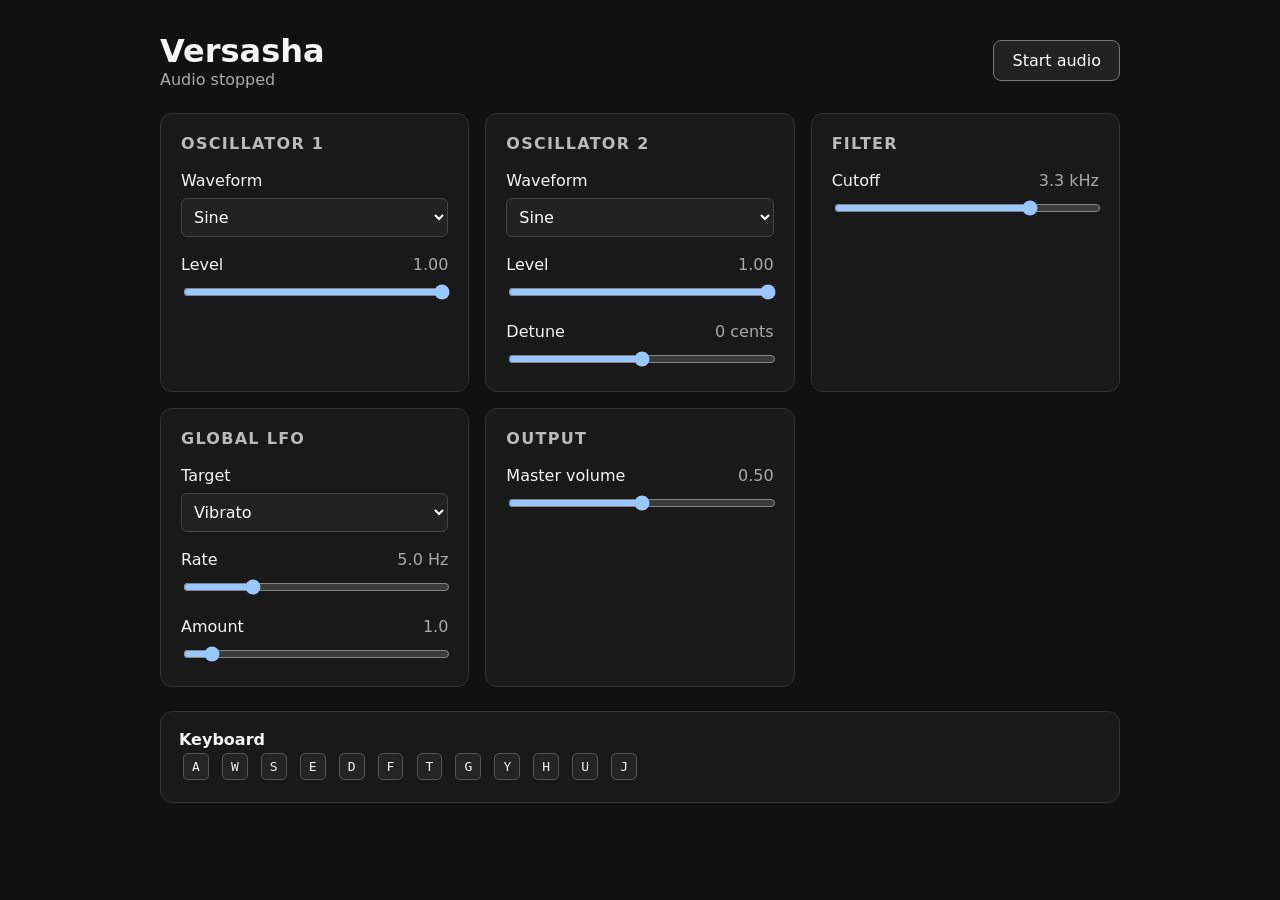
==== test/index.html @ 4fce0eda "a ton of fixes" ====
<!doctype html>
<html lang="en">
<head>
    <meta charset="UTF-8">

    <meta
        name="viewport"
        content="width=device-width, initial-scale=1"
    >

    <title>Versasha Synth</title>

    <style>
        :root {
            color-scheme: dark;
            font-family:
                Inter,
                system-ui,
                -apple-system,
                BlinkMacSystemFont,
                "Segoe UI",
                sans-serif;
        }

        * {
            box-sizing: border-box;
        }

        body {
            min-height: 100vh;
            margin: 0;
            padding: 32px;

            background: #111;
            color: #f5f5f5;
        }

        button,
        input,
        select {
            font: inherit;
        }

        .app {
            width: min(960px, 100%);
            margin: 0 auto;
        }

        .header {
            display: flex;
            align-items: center;
            justify-content: space-between;
            gap: 24px;

            margin-bottom: 24px;
        }

        h1 {
            margin: 0;
            font-size: 2rem;
        }

        .status {
            color: #aaa;
        }

        .status.running {
            color: #90ee90;
        }

        #start {
            border: 1px solid #777;
            border-radius: 8px;
            padding: 10px 18px;

            background: #222;
            color: white;

            cursor: pointer;
        }

        #start:hover {
            background: #333;
        }

        #start:disabled {
            cursor: default;
            opacity: 0.6;
        }

        .controls {
            display: grid;
            grid-template-columns:
                repeat(auto-fit, minmax(260px, 1fr));
            gap: 16px;
        }

        .section {
            border: 1px solid #333;
            border-radius: 12px;
            padding: 20px;

            background: #191919;
        }

        .section h2 {
            margin: 0 0 18px;

            font-size: 1rem;
            text-transform: uppercase;
            letter-spacing: 0.08em;

            color: #bbb;
        }

        .control {
            margin-bottom: 18px;
        }

        .control:last-child {
            margin-bottom: 0;
        }

        .control-header {
            display: flex;
            justify-content: space-between;
            gap: 12px;

            margin-bottom: 8px;
        }

        .value {
            min-width: 80px;
            text-align: right;

            color: #aaa;

            font-variant-numeric: tabular-nums;
        }

        input[type="range"],
        select {
            width: 100%;
        }

        input[type="range"] {
            cursor: pointer;
        }

        select {
            border: 1px solid #444;
            border-radius: 6px;
            padding: 8px;

            background: #222;
            color: white;
        }

        .keyboard-help {
            margin-top: 24px;
            border: 1px solid #333;
            border-radius: 12px;
            padding: 18px;

            background: #191919;
        }

        .keyboard-help code {
            display: inline-block;

            margin: 4px;
            border: 1px solid #555;
            border-radius: 5px;
            padding: 5px 8px;

            background: #242424;
        }
    </style>
</head>

<body>
    <main class="app">
        <header class="header">
            <div>
                <h1>Versasha</h1>

                <div
                    id="status"
                    class="status"
                >
                    Audio stopped
                </div>
            </div>

            <button
                id="start"
                type="button"
            >
                Start audio
            </button>
        </header>

        <div class="controls">
            <section class="section">
                <h2>Oscillator 1</h2>

                <div class="control">
                    <div class="control-header">
                        <label for="osc1-waveform">
                            Waveform
                        </label>
                    </div>

                    <select id="osc1-waveform">
                        <option value="0">Sine</option>
                        <option value="1">Square</option>
                        <option value="2">Saw</option>
                        <option value="3">Triangle</option>
                    </select>
                </div>

                <div class="control">
                    <div class="control-header">
                        <label for="osc1-level">
                            Level
                        </label>

                        <output
                            id="osc1-level-value"
                            class="value"
                        >
                            1.00
                        </output>
                    </div>

                    <input
                        id="osc1-level"
                        type="range"
                        min="0"
                        max="1"
                        step="0.01"
                        value="1"
                    >
                </div>
            </section>

            <section class="section">
                <h2>Oscillator 2</h2>

                <div class="control">
                    <div class="control-header">
                        <label for="osc2-waveform">
                            Waveform
                        </label>
                    </div>

                    <select id="osc2-waveform">
                        <option value="0">Sine</option>
                        <option value="1">Square</option>
                        <option value="2">Saw</option>
                        <option value="3">Triangle</option>
                    </select>
                </div>

                <div class="control">
                    <div class="control-header">
                        <label for="osc2-level">
                            Level
                        </label>

                        <output
                            id="osc2-level-value"
                            class="value"
                        >
                            1.00
                        </output>
                    </div>

                    <input
                        id="osc2-level"
                        type="range"
                        min="0"
                        max="1"
                        step="0.01"
                        value="1"
                    >
                </div>

                <div class="control">
                    <div class="control-header">
                        <label for="osc2-detune">
                            Detune
                        </label>

                        <output
                            id="osc2-detune-value"
                            class="value"
                        >
                            0 cents
                        </output>
                    </div>

                    <input
                        id="osc2-detune"
                        type="range"
                        min="-100"
                        max="100"
                        step="1"
                        value="0"
                    >
                </div>
            </section>

            <section class="section">
                <h2>Filter</h2>

                <div class="control">
                    <div class="control-header">
                        <label for="filter-cutoff">
                            Cutoff
                        </label>

                        <output
                            id="filter-cutoff-value"
                            class="value"
                        >
                            3.3 kHz
                        </output>
                    </div>

                    <input
                        id="filter-cutoff"
                        type="range"
                        min="0"
                        max="1"
                        step="0.001"
                        value="0.75"
                    >
                </div>
            </section>

            <section class="section">
                <h2>Global LFO</h2>

                <div class="control">
                    <div class="control-header">
                        <label for="lfo-target">
                            Target
                        </label>
                    </div>

                    <select id="lfo-target">
                        <option value="0">Pitch</option>
                        <option value="1" selected>Vibrato</option>
                        <option value="2">Volume</option>
                        <option value="3">Filter cutoff</option>
                    </select>
                </div>

                <div class="control">
                    <div class="control-header">
                        <label for="lfo-frequency">
                            Rate
                        </label>

                        <output
                            id="lfo-frequency-value"
                            class="value"
                        >
                            5.0 Hz
                        </output>
                    </div>

                    <input
                        id="lfo-frequency"
                        type="range"
                        min="0.1"
                        max="20"
                        step="0.1"
                        value="5"
                    >
                </div>

                <div class="control">
                    <div class="control-header">
                        <label for="lfo-amount">
                            Amount
                        </label>

                        <output
                            id="lfo-amount-value"
                            class="value"
                        >
                            1.0
                        </output>
                    </div>

                    <input
                        id="lfo-amount"
                        type="range"
                        min="0"
                        max="12"
                        step="0.1"
                        value="1"
                    >
                </div>
            </section>

            <section class="section">
                <h2>Output</h2>

                <div class="control">
                    <div class="control-header">
                        <label for="master-volume">
                            Master volume
                        </label>

                        <output
                            id="master-volume-value"
                            class="value"
                        >
                            0.50
                        </output>
                    </div>

                    <input
                        id="master-volume"
                        type="range"
                        min="0"
                        max="1"
                        step="0.01"
                        value="0.5"
                    >
                </div>
            </section>
        </div>

        <section class="keyboard-help">
            <strong>Keyboard</strong>

            <div>
                <code>A</code>
                <code>W</code>
                <code>S</code>
                <code>E</code>
                <code>D</code>
                <code>F</code>
                <code>T</code>
                <code>G</code>
                <code>Y</code>
                <code>H</code>
                <code>U</code>
                <code>J</code>
            </div>
        </section>
    </main>

    <script type="module">
    const audio = new AudioContext();

    const wasmResponse = await fetch(
        "../pkg/versasha_com_bg.wasm"
    );

    if (!wasmResponse.ok) {
        throw new Error(
            `Failed to fetch WASM: ${wasmResponse.status}`
        );
    }

    const wasmBytes =
        await wasmResponse.arrayBuffer();

    const wasmModule =
        await WebAssembly.compile(wasmBytes);

    await audio.audioWorklet.addModule(
        `./synth-worklet.js?v=${Date.now()}`
    );

    const node = new AudioWorkletNode(
        audio,
        "synth-processor",
        {
            numberOfInputs: 0,
            numberOfOutputs: 1,
            outputChannelCount: [2],

            processorOptions: {
                wasmModule
            }
        }
    );

    node.connect(audio.destination);

        node.connect(audio.destination);

        const startButton =
            document.getElementById("start");

        const status =
            document.getElementById("status");

        function send(type, value) {
            node.port.postMessage({
                type,
                value
            });
        }

        function sendNoteOn(frequency) {
            node.port.postMessage({
                type: "note-on",
                frequency
            });
        }

        function sendNoteOff(frequency) {
            node.port.postMessage({
                type: "note-off",
                frequency
            });
        }

        async function startAudio() {
            await audio.resume();

            startButton.disabled = true;
            startButton.textContent = "Audio running";

            status.textContent = "Audio running";
            status.classList.add("running");
        }

        startButton.addEventListener(
            "click",
            startAudio
        );

        function bindRange({
            inputId,
            outputId,
            format,
            messageType
        }) {
            const input =
                document.getElementById(inputId);

            const output =
                document.getElementById(outputId);

            function apply() {
                const value =
                    Number(input.value);

                output.value =
                    format(value);

                send(
                    messageType,
                    value
                );
            }

            input.addEventListener(
                "input",
                apply
            );

            apply();
        }

        bindRange({
            inputId: "osc1-level",
            outputId: "osc1-level-value",
            format: value => value.toFixed(2),
            messageType: "osc1-level"
        });

        bindRange({
            inputId: "osc2-level",
            outputId: "osc2-level-value",
            format: value => value.toFixed(2),
            messageType: "osc2-level"
        });

        bindRange({
            inputId: "osc2-detune",
            outputId: "osc2-detune-value",
            format: value =>
                `${value > 0 ? "+" : ""}${value} cents`,
            messageType: "osc2-detune"
        });

        bindRange({
            inputId: "lfo-frequency",
            outputId: "lfo-frequency-value",
            format: value =>
                `${value.toFixed(1)} Hz`,
            messageType: "lfo-frequency"
        });

        bindRange({
            inputId: "lfo-amount",
            outputId: "lfo-amount-value",
            format: value =>
                value.toFixed(1),
            messageType: "lfo-amount"
        });

        bindRange({
            inputId: "master-volume",
            outputId: "master-volume-value",
            format: value =>
                value.toFixed(2),
            messageType: "master-volume"
        });

        const cutoffInput =
            document.getElementById(
                "filter-cutoff"
            );

        const cutoffOutput =
            document.getElementById(
                "filter-cutoff-value"
            );

        function logarithmicFrequency(
            position,
            minimum = 20,
            maximum = 18_000
        ) {
            return minimum *
                Math.pow(
                    maximum / minimum,
                    position
                );
        }

        function updateCutoff() {
            const position =
                Number(cutoffInput.value);

            const frequency =
                logarithmicFrequency(position);

            cutoffOutput.value =
                frequency >= 1000
                    ? `${(frequency / 1000).toFixed(1)} kHz`
                    : `${Math.round(frequency)} Hz`;

            send(
                "filter-cutoff",
                frequency
            );
        }

        cutoffInput.addEventListener(
            "input",
            updateCutoff
        );

        updateCutoff();

        const osc1Waveform =
            document.getElementById(
                "osc1-waveform"
            );

        osc1Waveform.addEventListener(
            "change",
            () => {
                send(
                    "osc1-waveform",
                    Number(osc1Waveform.value)
                );
            }
        );

        const osc2Waveform =
            document.getElementById(
                "osc2-waveform"
            );

        osc2Waveform.addEventListener(
            "change",
            () => {
                send(
                    "osc2-waveform",
                    Number(osc2Waveform.value)
                );
            }
        );

        const lfoTarget =
            document.getElementById(
                "lfo-target"
            );

        lfoTarget.addEventListener(
            "change",
            () => {
                send(
                    "lfo-target",
                    Number(lfoTarget.value)
                );
            }
        );

        send(
            "osc1-waveform",
            Number(osc1Waveform.value)
        );

        send(
            "osc2-waveform",
            Number(osc2Waveform.value)
        );

        send(
            "lfo-target",
            Number(lfoTarget.value)
        );

        const keys = {
            a: 261.63,
            w: 277.18,
            s: 293.66,
            e: 311.13,
            d: 329.63,
            f: 349.23,
            t: 369.99,
            g: 392.00,
            y: 415.30,
            h: 440.00,
            u: 466.16,
            j: 493.88
        };

        const heldKeys =
            new Set();

        window.addEventListener(
            "keydown",
            async event => {
                const key =
                    event.key.toLowerCase();

                const frequency =
                    keys[key];

                if (
                    !frequency ||
                    heldKeys.has(key)
                ) {
                    return;
                }

                event.preventDefault();

                heldKeys.add(key);

                await startAudio();

                sendNoteOn(frequency);
            }
        );

        window.addEventListener(
            "keyup",
            event => {
                const key =
                    event.key.toLowerCase();

                const frequency =
                    keys[key];

                if (!frequency) {
                    return;
                }

                event.preventDefault();

                heldKeys.delete(key);

                sendNoteOff(frequency);
            }
        );

        window.addEventListener(
            "blur",
            () => {
                for (const key of heldKeys) {
                    sendNoteOff(keys[key]);
                }

                heldKeys.clear();
            }
        );
    </script>
</body>
</html>
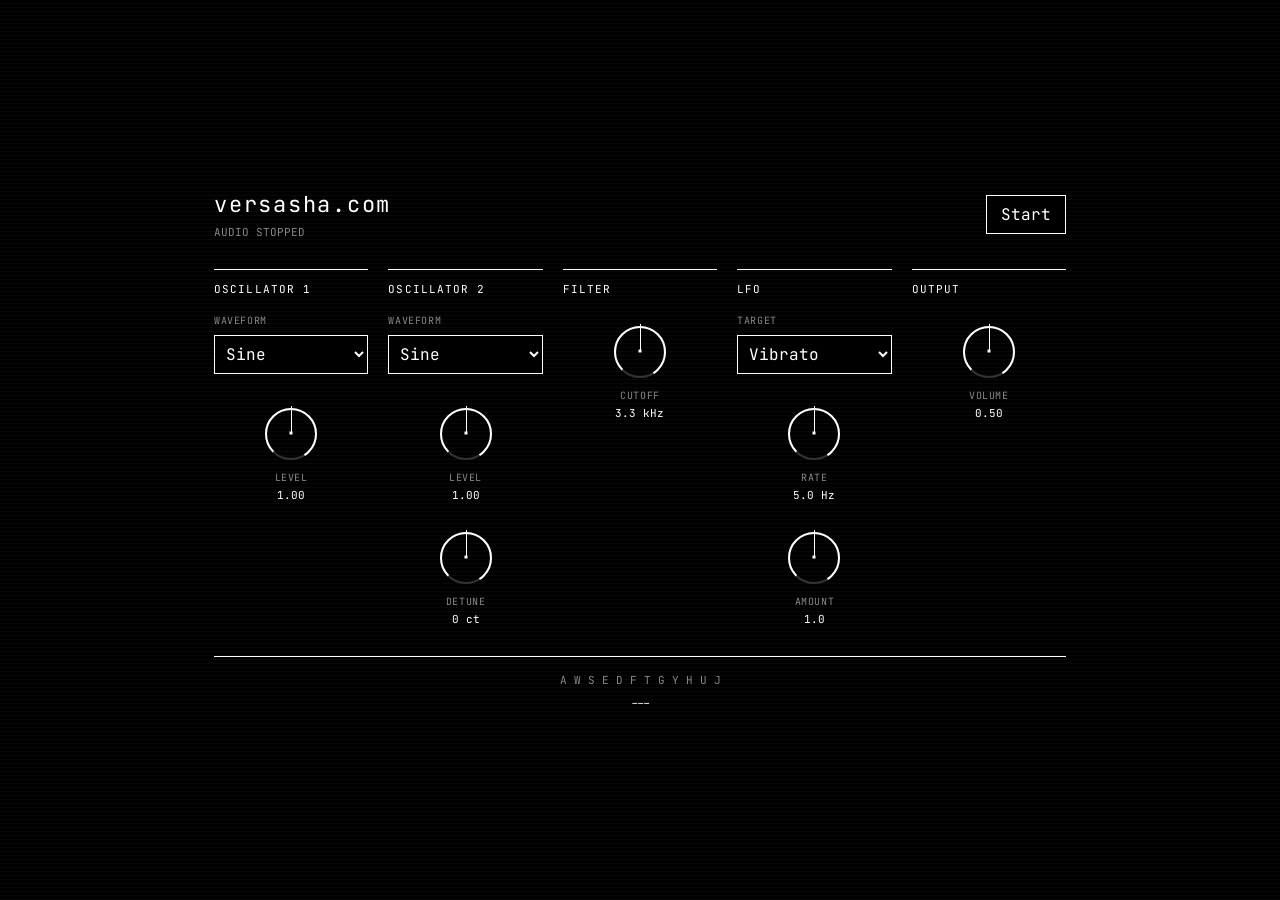
==== commit 431e4823: "im done hdspm" ====
--- a/test/index.html
+++ b/test/index.html
@@ -8,186 +8,363 @@
         content="width=device-width, initial-scale=1"
     >
 
-    <title>Versasha Synth</title>
+    <title>versasha.com</title>
+
+    <link
+        rel="preconnect"
+        href="https://fonts.googleapis.com"
+    >
+
+    <link
+        rel="preconnect"
+        href="https://fonts.gstatic.com"
+        crossorigin
+    >
+
+    <link
+        href="https://fonts.googleapis.com/css2?family=JetBrains+Mono:wght@400;500&display=swap"
+        rel="stylesheet"
+    >
 
     <style>
-        :root {
-            color-scheme: dark;
-            font-family:
-                Inter,
-                system-ui,
-                -apple-system,
-                BlinkMacSystemFont,
-                "Segoe UI",
-                sans-serif;
-        }
-
         * {
             box-sizing: border-box;
+        }
+
+        html,
+        body {
+            min-height: 100%;
         }
 
         body {
             min-height: 100vh;
             margin: 0;
-            padding: 32px;
-
-            background: #111;
-            color: #f5f5f5;
+            padding: 24px;
+
+            display: grid;
+            place-items: center;
+
+            background: #000;
+            color: #fff;
+
+            font-family:
+                "JetBrains Mono",
+                monospace;
+        }
+
+        body::before {
+            content: "";
+
+            position: fixed;
+            inset: 0;
+
+            z-index: -1;
+            pointer-events: none;
+
+            background:
+                repeating-linear-gradient(
+                    to bottom,
+                    transparent 0,
+                    transparent 3px,
+                    rgba(255, 255, 255, 0.035) 3px,
+                    rgba(255, 255, 255, 0.035) 4px
+                );
         }
 
         button,
-        input,
-        select {
+        select,
+        input {
             font: inherit;
         }
 
-        .app {
-            width: min(960px, 100%);
-            margin: 0 auto;
-        }
-
-        .header {
+        .synth {
+            width: min(900px, 100%);
+            padding: 24px;
+
+            background: transparent;
+        }
+
+        header {
             display: flex;
             align-items: center;
             justify-content: space-between;
-            gap: 24px;
-
-            margin-bottom: 24px;
+            gap: 20px;
+
+            margin-bottom: 30px;
         }
 
         h1 {
             margin: 0;
-            font-size: 2rem;
-        }
-
-        .status {
-            color: #aaa;
-        }
-
-        .status.running {
-            color: #90ee90;
+
+            font-size: 22px;
+            font-weight: 400;
+            letter-spacing: 0.08em;
+            text-transform: lowercase;
+        }
+
+        #status {
+            margin-top: 6px;
+
+            color: #888;
+
+            font-size: 11px;
+            text-transform: uppercase;
         }
 
         #start {
-            border: 1px solid #777;
-            border-radius: 8px;
-            padding: 10px 18px;
-
-            background: #222;
-            color: white;
+            border: 1px solid #fff;
+            border-radius: 0;
+            padding: 8px 14px;
+
+            background: #000;
+            color: #fff;
 
             cursor: pointer;
         }
 
         #start:hover {
-            background: #333;
+            background: #fff;
+            color: #000;
         }
 
         #start:disabled {
             cursor: default;
-            opacity: 0.6;
-        }
-
-        .controls {
+            opacity: 0.5;
+        }
+
+        .modules {
             display: grid;
             grid-template-columns:
-                repeat(auto-fit, minmax(260px, 1fr));
-            gap: 16px;
-        }
-
-        .section {
-            border: 1px solid #333;
-            border-radius: 12px;
-            padding: 20px;
-
-            background: #191919;
-        }
-
-        .section h2 {
+                repeat(5, minmax(0, 1fr));
+            gap: 20px;
+        }
+
+        .module {
+            min-width: 0;
+
+            border-top: 1px solid #fff;
+            padding-top: 12px;
+        }
+
+        .module h2 {
             margin: 0 0 18px;
 
-            font-size: 1rem;
+            font-size: 11px;
+            font-weight: 400;
+            letter-spacing: 0.1em;
             text-transform: uppercase;
-            letter-spacing: 0.08em;
-
-            color: #bbb;
-        }
-
-        .control {
-            margin-bottom: 18px;
-        }
-
-        .control:last-child {
+        }
+
+        .field {
+            margin-bottom: 22px;
+        }
+
+        .field:last-child {
             margin-bottom: 0;
         }
 
-        .control-header {
-            display: flex;
-            justify-content: space-between;
-            gap: 12px;
-
+        .field-label {
+            display: block;
             margin-bottom: 8px;
-        }
-
-        .value {
-            min-width: 80px;
-            text-align: right;
-
-            color: #aaa;
-
-            font-variant-numeric: tabular-nums;
-        }
-
-        input[type="range"],
+
+            color: #888;
+
+            font-size: 10px;
+            letter-spacing: 0.06em;
+            text-transform: uppercase;
+        }
+
         select {
             width: 100%;
-        }
-
-        input[type="range"] {
-            cursor: pointer;
-        }
-
-        select {
-            border: 1px solid #444;
-            border-radius: 6px;
-            padding: 8px;
-
-            background: #222;
-            color: white;
-        }
-
-        .keyboard-help {
-            margin-top: 24px;
-            border: 1px solid #333;
-            border-radius: 12px;
-            padding: 18px;
-
-            background: #191919;
-        }
-
-        .keyboard-help code {
-            display: inline-block;
-
-            margin: 4px;
-            border: 1px solid #555;
-            border-radius: 5px;
-            padding: 5px 8px;
-
-            background: #242424;
+
+            border: 1px solid #fff;
+            border-radius: 0;
+            padding: 7px;
+
+            background: #000;
+            color: #fff;
+        }
+
+        select:focus-visible,
+        button:focus-visible {
+            outline: 1px solid #fff;
+            outline-offset: 3px;
+        }
+
+        .knob-control {
+            display: flex;
+            flex-direction: column;
+            align-items: center;
+
+            user-select: none;
+        }
+
+        .knob {
+            position: relative;
+
+            width: 76px;
+            height: 66px;
+
+            cursor: ns-resize;
+            touch-action: none;
+        }
+
+        .knob-arc {
+            position: absolute;
+            inset: 0;
+
+            width: 76px;
+            height: 66px;
+
+            overflow: visible;
+            pointer-events: none;
+        }
+
+        .knob-track,
+        .knob-value-arc {
+            fill: none;
+
+            stroke-width: 2;
+            stroke-linecap: butt;
+
+            transform-origin: 38px 38px;
+            transform: rotate(135deg);
+        }
+
+        .knob-track {
+            stroke: #333;
+        }
+
+        .knob-value-arc {
+            stroke: #fff;
+
+            stroke-dasharray: 212.06;
+            stroke-dashoffset:
+                calc(
+                    212.06 -
+                    212.06 * var(--normalized)
+                );
+        }
+
+        .indicator {
+            position: absolute;
+            left: 50%;
+            top: 10px;
+
+            width: 1px;
+            height: 28px;
+
+            background: #fff;
+
+            transform:
+                translateX(-50%)
+                rotate(
+                    calc(
+                        -135deg +
+                        var(--normalized) * 270deg
+                    )
+                );
+
+            transform-origin:
+                50%
+                28px;
+        }
+
+        .knob-center {
+            position: absolute;
+
+            left: 50%;
+            top: 37px;
+
+            width: 3px;
+            height: 3px;
+
+            background: #fff;
+
+            transform: translate(-50%, -50%);
+        }
+
+        .knob input {
+            position: absolute;
+
+            width: 1px;
+            height: 1px;
+
+            opacity: 0;
+            pointer-events: none;
+        }
+
+        .knob-name {
+            margin-top: 9px;
+
+            color: #888;
+
+            font-size: 10px;
+            letter-spacing: 0.06em;
+            text-transform: uppercase;
+        }
+
+        .knob-value {
+            margin-top: 4px;
+
+            color: #fff;
+
+            font-size: 11px;
+        }
+
+        .keyboard-info {
+            margin-top: 30px;
+            padding-top: 16px;
+
+            border-top: 1px solid #fff;
+
+            color: #888;
+
+            font-size: 11px;
+            text-align: center;
+        }
+
+        #note-display {
+            margin-top: 9px;
+
+            color: #fff;
+        }
+
+        @media (max-width: 760px) {
+            .modules {
+                grid-template-columns:
+                    repeat(2, minmax(0, 1fr));
+            }
+        }
+
+        @media (max-width: 480px) {
+            body {
+                place-items: start center;
+                padding: 12px;
+            }
+
+            .synth {
+                padding: 12px;
+            }
+
+            header {
+                align-items: flex-start;
+            }
+
+            .modules {
+                grid-template-columns: 1fr;
+            }
         }
     </style>
 </head>
 
 <body>
-    <main class="app">
-        <header class="header">
+    <main class="synth">
+        <header>
             <div>
-                <h1>Versasha</h1>
-
-                <div
-                    id="status"
-                    class="status"
-                >
+                <h1>versasha.com</h1>
+
+                <div id="status">
                     Audio stopped
                 </div>
             </div>
@@ -196,20 +373,21 @@
                 id="start"
                 type="button"
             >
-                Start audio
+                Start
             </button>
         </header>
 
-        <div class="controls">
-            <section class="section">
+        <div class="modules">
+            <section class="module">
                 <h2>Oscillator 1</h2>
 
-                <div class="control">
-                    <div class="control-header">
-                        <label for="osc1-waveform">
-                            Waveform
-                        </label>
-                    </div>
+                <div class="field">
+                    <label
+                        class="field-label"
+                        for="osc1-waveform"
+                    >
+                        Waveform
+                    </label>
 
                     <select id="osc1-waveform">
                         <option value="0">Sine</option>
@@ -219,40 +397,73 @@
                     </select>
                 </div>
 
-                <div class="control">
-                    <div class="control-header">
-                        <label for="osc1-level">
-                            Level
-                        </label>
-
-                        <output
-                            id="osc1-level-value"
-                            class="value"
+                <div
+                    class="knob-control"
+                    data-knob
+                    data-input="osc1-level"
+                    data-output="osc1-level-value"
+                >
+                    <div class="knob">
+                        <svg
+                            class="knob-arc"
+                            viewBox="0 0 76 66"
+                            aria-hidden="true"
                         >
-                            1.00
-                        </output>
+                            <circle
+                                class="knob-track"
+                                cx="38"
+                                cy="38"
+                                r="25"
+                                pathLength="270"
+                                stroke-dasharray="270 90"
+                            ></circle>
+
+                            <circle
+                                class="knob-value-arc"
+                                cx="38"
+                                cy="38"
+                                r="25"
+                                pathLength="270"
+                                stroke-dasharray="270 90"
+                            ></circle>
+                        </svg>
+
+                        <div class="indicator"></div>
+                        <div class="knob-center"></div>
+
+                        <input
+                            id="osc1-level"
+                            type="range"
+                            min="0"
+                            max="1"
+                            step="0.01"
+                            value="1"
+                        >
                     </div>
 
-                    <input
-                        id="osc1-level"
-                        type="range"
-                        min="0"
-                        max="1"
-                        step="0.01"
-                        value="1"
+                    <div class="knob-name">
+                        Level
+                    </div>
+
+                    <output
+                        id="osc1-level-value"
+                        class="knob-value"
                     >
+                        1.00
+                    </output>
                 </div>
             </section>
 
-            <section class="section">
+            <section class="module">
                 <h2>Oscillator 2</h2>
 
-                <div class="control">
-                    <div class="control-header">
-                        <label for="osc2-waveform">
-                            Waveform
-                        </label>
-                    </div>
+                <div class="field">
+                    <label
+                        class="field-label"
+                        for="osc2-waveform"
+                    >
+                        Waveform
+                    </label>
 
                     <select id="osc2-waveform">
                         <option value="0">Sine</option>
@@ -262,245 +473,457 @@
                     </select>
                 </div>
 
-                <div class="control">
-                    <div class="control-header">
-                        <label for="osc2-level">
-                            Level
-                        </label>
-
-                        <output
-                            id="osc2-level-value"
-                            class="value"
+                <div
+                    class="knob-control"
+                    data-knob
+                    data-input="osc2-level"
+                    data-output="osc2-level-value"
+                >
+                    <div class="knob">
+                        <svg
+                            class="knob-arc"
+                            viewBox="0 0 76 66"
+                            aria-hidden="true"
                         >
-                            1.00
-                        </output>
+                            <circle
+                                class="knob-track"
+                                cx="38"
+                                cy="38"
+                                r="25"
+                                pathLength="270"
+                                stroke-dasharray="270 90"
+                            ></circle>
+
+                            <circle
+                                class="knob-value-arc"
+                                cx="38"
+                                cy="38"
+                                r="25"
+                                pathLength="270"
+                                stroke-dasharray="270 90"
+                            ></circle>
+                        </svg>
+
+                        <div class="indicator"></div>
+                        <div class="knob-center"></div>
+
+                        <input
+                            id="osc2-level"
+                            type="range"
+                            min="0"
+                            max="1"
+                            step="0.01"
+                            value="1"
+                        >
                     </div>
 
-                    <input
-                        id="osc2-level"
-                        type="range"
-                        min="0"
-                        max="1"
-                        step="0.01"
-                        value="1"
+                    <div class="knob-name">
+                        Level
+                    </div>
+
+                    <output
+                        id="osc2-level-value"
+                        class="knob-value"
                     >
+                        1.00
+                    </output>
                 </div>
 
-                <div class="control">
-                    <div class="control-header">
-                        <label for="osc2-detune">
-                            Detune
-                        </label>
-
-                        <output
-                            id="osc2-detune-value"
-                            class="value"
+                <div
+                    class="knob-control"
+                    data-knob
+                    data-input="osc2-detune"
+                    data-output="osc2-detune-value"
+                    style="margin-top: 18px;"
+                >
+                    <div class="knob">
+                        <svg
+                            class="knob-arc"
+                            viewBox="0 0 76 66"
+                            aria-hidden="true"
                         >
-                            0 cents
-                        </output>
+                            <circle
+                                class="knob-track"
+                                cx="38"
+                                cy="38"
+                                r="25"
+                                pathLength="270"
+                                stroke-dasharray="270 90"
+                            ></circle>
+
+                            <circle
+                                class="knob-value-arc"
+                                cx="38"
+                                cy="38"
+                                r="25"
+                                pathLength="270"
+                                stroke-dasharray="270 90"
+                            ></circle>
+                        </svg>
+
+                        <div class="indicator"></div>
+                        <div class="knob-center"></div>
+
+                        <input
+                            id="osc2-detune"
+                            type="range"
+                            min="-100"
+                            max="100"
+                            step="1"
+                            value="0"
+                        >
                     </div>
 
-                    <input
-                        id="osc2-detune"
-                        type="range"
-                        min="-100"
-                        max="100"
-                        step="1"
-                        value="0"
+                    <div class="knob-name">
+                        Detune
+                    </div>
+
+                    <output
+                        id="osc2-detune-value"
+                        class="knob-value"
                     >
+                        0 ct
+                    </output>
                 </div>
             </section>
 
-            <section class="section">
+            <section class="module">
                 <h2>Filter</h2>
 
-                <div class="control">
-                    <div class="control-header">
-                        <label for="filter-cutoff">
-                            Cutoff
-                        </label>
-
-                        <output
-                            id="filter-cutoff-value"
-                            class="value"
+                <div
+                    class="knob-control"
+                    data-knob
+                    data-input="filter-cutoff"
+                    data-output="filter-cutoff-value"
+                >
+                    <div class="knob">
+                        <svg
+                            class="knob-arc"
+                            viewBox="0 0 76 66"
+                            aria-hidden="true"
                         >
-                            3.3 kHz
-                        </output>
+                            <circle
+                                class="knob-track"
+                                cx="38"
+                                cy="38"
+                                r="25"
+                                pathLength="270"
+                                stroke-dasharray="270 90"
+                            ></circle>
+
+                            <circle
+                                class="knob-value-arc"
+                                cx="38"
+                                cy="38"
+                                r="25"
+                                pathLength="270"
+                                stroke-dasharray="270 90"
+                            ></circle>
+                        </svg>
+
+                        <div class="indicator"></div>
+                        <div class="knob-center"></div>
+
+                        <input
+                            id="filter-cutoff"
+                            type="range"
+                            min="0"
+                            max="1"
+                            step="0.001"
+                            value="0.75"
+                        >
                     </div>
 
-                    <input
-                        id="filter-cutoff"
-                        type="range"
-                        min="0"
-                        max="1"
-                        step="0.001"
-                        value="0.75"
+                    <div class="knob-name">
+                        Cutoff
+                    </div>
+
+                    <output
+                        id="filter-cutoff-value"
+                        class="knob-value"
                     >
+                        3.3 kHz
+                    </output>
                 </div>
             </section>
 
-            <section class="section">
-                <h2>Global LFO</h2>
-
-                <div class="control">
-                    <div class="control-header">
-                        <label for="lfo-target">
-                            Target
-                        </label>
-                    </div>
+            <section class="module">
+                <h2>LFO</h2>
+
+                <div class="field">
+                    <label
+                        class="field-label"
+                        for="lfo-target"
+                    >
+                        Target
+                    </label>
 
                     <select id="lfo-target">
                         <option value="0">Pitch</option>
                         <option value="1" selected>Vibrato</option>
                         <option value="2">Volume</option>
-                        <option value="3">Filter cutoff</option>
+                        <option value="3">Filter</option>
                     </select>
                 </div>
 
-                <div class="control">
-                    <div class="control-header">
-                        <label for="lfo-frequency">
-                            Rate
-                        </label>
-
-                        <output
-                            id="lfo-frequency-value"
-                            class="value"
+                <div
+                    class="knob-control"
+                    data-knob
+                    data-input="lfo-frequency"
+                    data-output="lfo-frequency-value"
+                >
+                    <div class="knob">
+                        <svg
+                            class="knob-arc"
+                            viewBox="0 0 76 66"
+                            aria-hidden="true"
                         >
-                            5.0 Hz
-                        </output>
+                            <circle
+                                class="knob-track"
+                                cx="38"
+                                cy="38"
+                                r="25"
+                                pathLength="270"
+                                stroke-dasharray="270 90"
+                            ></circle>
+
+                            <circle
+                                class="knob-value-arc"
+                                cx="38"
+                                cy="38"
+                                r="25"
+                                pathLength="270"
+                                stroke-dasharray="270 90"
+                            ></circle>
+                        </svg>
+
+                        <div class="indicator"></div>
+                        <div class="knob-center"></div>
+
+                        <input
+                            id="lfo-frequency"
+                            type="range"
+                            min="0.1"
+                            max="20"
+                            step="0.1"
+                            value="5"
+                        >
                     </div>
 
-                    <input
-                        id="lfo-frequency"
-                        type="range"
-                        min="0.1"
-                        max="20"
-                        step="0.1"
-                        value="5"
+                    <div class="knob-name">
+                        Rate
+                    </div>
+
+                    <output
+                        id="lfo-frequency-value"
+                        class="knob-value"
                     >
+                        5.0 Hz
+                    </output>
                 </div>
 
-                <div class="control">
-                    <div class="control-header">
-                        <label for="lfo-amount">
-                            Amount
-                        </label>
-
-                        <output
-                            id="lfo-amount-value"
-                            class="value"
+                <div
+                    class="knob-control"
+                    data-knob
+                    data-input="lfo-amount"
+                    data-output="lfo-amount-value"
+                    style="margin-top: 18px;"
+                >
+                    <div class="knob">
+                        <svg
+                            class="knob-arc"
+                            viewBox="0 0 76 66"
+                            aria-hidden="true"
                         >
-                            1.0
-                        </output>
+                            <circle
+                                class="knob-track"
+                                cx="38"
+                                cy="38"
+                                r="25"
+                                pathLength="270"
+                                stroke-dasharray="270 90"
+                            ></circle>
+
+                            <circle
+                                class="knob-value-arc"
+                                cx="38"
+                                cy="38"
+                                r="25"
+                                pathLength="270"
+                                stroke-dasharray="270 90"
+                            ></circle>
+                        </svg>
+
+                        <div class="indicator"></div>
+                        <div class="knob-center"></div>
+
+                        <input
+                            id="lfo-amount"
+                            type="range"
+                            min="0"
+                            max="12"
+                            step="0.1"
+                            value="1"
+                        >
                     </div>
 
-                    <input
-                        id="lfo-amount"
-                        type="range"
-                        min="0"
-                        max="12"
-                        step="0.1"
-                        value="1"
+                    <div class="knob-name">
+                        Amount
+                    </div>
+
+                    <output
+                        id="lfo-amount-value"
+                        class="knob-value"
                     >
+                        1.0
+                    </output>
                 </div>
             </section>
 
-            <section class="section">
+            <section class="module">
                 <h2>Output</h2>
 
-                <div class="control">
-                    <div class="control-header">
-                        <label for="master-volume">
-                            Master volume
-                        </label>
-
-                        <output
-                            id="master-volume-value"
-                            class="value"
+                <div
+                    class="knob-control"
+                    data-knob
+                    data-input="master-volume"
+                    data-output="master-volume-value"
+                >
+                    <div class="knob">
+                        <svg
+                            class="knob-arc"
+                            viewBox="0 0 76 66"
+                            aria-hidden="true"
                         >
-                            0.50
-                        </output>
+                            <circle
+                                class="knob-track"
+                                cx="38"
+                                cy="38"
+                                r="25"
+                                pathLength="270"
+                                stroke-dasharray="270 90"
+                            ></circle>
+
+                            <circle
+                                class="knob-value-arc"
+                                cx="38"
+                                cy="38"
+                                r="25"
+                                pathLength="270"
+                                stroke-dasharray="270 90"
+                            ></circle>
+                        </svg>
+
+                        <div class="indicator"></div>
+                        <div class="knob-center"></div>
+
+                        <input
+                            id="master-volume"
+                            type="range"
+                            min="0"
+                            max="1"
+                            step="0.01"
+                            value="0.5"
+                        >
                     </div>
 
-                    <input
-                        id="master-volume"
-                        type="range"
-                        min="0"
-                        max="1"
-                        step="0.01"
-                        value="0.5"
+                    <div class="knob-name">
+                        Volume
+                    </div>
+
+                    <output
+                        id="master-volume-value"
+                        class="knob-value"
                     >
+                        0.50
+                    </output>
                 </div>
             </section>
         </div>
 
-        <section class="keyboard-help">
-            <strong>Keyboard</strong>
-
-            <div>
-                <code>A</code>
-                <code>W</code>
-                <code>S</code>
-                <code>E</code>
-                <code>D</code>
-                <code>F</code>
-                <code>T</code>
-                <code>G</code>
-                <code>Y</code>
-                <code>H</code>
-                <code>U</code>
-                <code>J</code>
+        <div class="keyboard-info">
+            A W S E D F T G Y H U J
+
+            <div id="note-display">
+                ---
             </div>
-        </section>
+        </div>
     </main>
 
     <script type="module">
-    const audio = new AudioContext();
-
-    const wasmResponse = await fetch(
-        "../pkg/versasha_com_bg.wasm"
-    );
-
-    if (!wasmResponse.ok) {
-        throw new Error(
-            `Failed to fetch WASM: ${wasmResponse.status}`
+        const audio =
+            new AudioContext();
+
+        const wasmResponse = await fetch(
+            "../pkg/versasha_com_bg.wasm"
         );
-    }
-
-    const wasmBytes =
-        await wasmResponse.arrayBuffer();
-
-    const wasmModule =
-        await WebAssembly.compile(wasmBytes);
-
-    await audio.audioWorklet.addModule(
-        `./synth-worklet.js?v=${Date.now()}`
-    );
-
-    const node = new AudioWorkletNode(
-        audio,
-        "synth-processor",
-        {
-            numberOfInputs: 0,
-            numberOfOutputs: 1,
-            outputChannelCount: [2],
-
-            processorOptions: {
-                wasmModule
+
+        if (!wasmResponse.ok) {
+            throw new Error(
+                `Failed to fetch WASM: ${wasmResponse.status}`
+            );
+        }
+
+        const wasmBytes =
+            await wasmResponse.arrayBuffer();
+
+        const wasmModule =
+            await WebAssembly.compile(wasmBytes);
+
+        await audio.audioWorklet.addModule(
+            `./synth-worklet.js?v=${Date.now()}`
+        );
+
+        const node =
+            new AudioWorkletNode(
+                audio,
+                "synth-processor",
+                {
+                    numberOfInputs: 0,
+                    numberOfOutputs: 1,
+                    outputChannelCount: [2],
+
+                    processorOptions: {
+                        wasmModule
+                    }
+                }
+            );
+
+        node.connect(audio.destination);
+
+        node.port.onmessage = event => {
+            if (
+                event.data.type === "error" ||
+                event.data.type === "warning"
+            ) {
+                console.error(
+                    "[Synth worklet]",
+                    event.data.message
+                );
             }
-        }
-    );
-
-    node.connect(audio.destination);
-
-        node.connect(audio.destination);
+        };
 
         const startButton =
             document.getElementById("start");
 
         const status =
             document.getElementById("status");
+
+        const noteDisplay =
+            document.getElementById("note-display");
+
+        async function startAudio() {
+            await audio.resume();
+
+            startButton.disabled = true;
+            startButton.textContent = "Running";
+            status.textContent = "Audio running";
+        }
+
+        startButton.addEventListener(
+            "click",
+            startAudio
+        );
 
         function send(type, value) {
             node.port.postMessage({
@@ -523,26 +946,27 @@
             });
         }
 
-        async function startAudio() {
-            await audio.resume();
-
-            startButton.disabled = true;
-            startButton.textContent = "Audio running";
-
-            status.textContent = "Audio running";
-            status.classList.add("running");
-        }
-
-        startButton.addEventListener(
-            "click",
-            startAudio
-        );
-
-        function bindRange({
+        function clamp(value, minimum, maximum) {
+            return Math.min(
+                Math.max(value, minimum),
+                maximum
+            );
+        }
+
+        function decimalPlaces(step) {
+            const text = String(step);
+
+            return text.includes(".")
+                ? text.split(".")[1].length
+                : 0;
+        }
+
+        function initializeKnob({
             inputId,
             outputId,
             format,
-            messageType
+            messageType,
+            transform = value => value
         }) {
             const input =
                 document.getElementById(inputId);
@@ -550,82 +974,161 @@
             const output =
                 document.getElementById(outputId);
 
-            function apply() {
-                const value =
-                    Number(input.value);
+            const wrapper =
+                input.closest("[data-knob]");
+
+            const knob =
+                wrapper.querySelector(".knob");
+
+            const minimum =
+                Number(input.min);
+
+            const maximum =
+                Number(input.max);
+
+            const step =
+                Number(input.step || 1);
+
+            const precision =
+                decimalPlaces(step);
+
+            let dragging = false;
+            let previousY = 0;
+
+            function setValue(value) {
+                const snapped =
+                    Math.round(
+                        (value - minimum) / step
+                    ) * step + minimum;
+
+                const clamped =
+                    clamp(
+                        snapped,
+                        minimum,
+                        maximum
+                    );
+
+                input.value =
+                    clamped.toFixed(precision);
+
+                const normalized =
+                    (clamped - minimum) /
+                    (maximum - minimum);
+
+                wrapper.style.setProperty(
+                    "--normalized",
+                    normalized
+                );
 
                 output.value =
-                    format(value);
+                    format(clamped);
 
                 send(
                     messageType,
-                    value
+                    transform(clamped)
                 );
             }
 
-            input.addEventListener(
-                "input",
-                apply
-            );
-
-            apply();
-        }
-
-        bindRange({
-            inputId: "osc1-level",
-            outputId: "osc1-level-value",
-            format: value => value.toFixed(2),
-            messageType: "osc1-level"
-        });
-
-        bindRange({
-            inputId: "osc2-level",
-            outputId: "osc2-level-value",
-            format: value => value.toFixed(2),
-            messageType: "osc2-level"
-        });
-
-        bindRange({
-            inputId: "osc2-detune",
-            outputId: "osc2-detune-value",
-            format: value =>
-                `${value > 0 ? "+" : ""}${value} cents`,
-            messageType: "osc2-detune"
-        });
-
-        bindRange({
-            inputId: "lfo-frequency",
-            outputId: "lfo-frequency-value",
-            format: value =>
-                `${value.toFixed(1)} Hz`,
-            messageType: "lfo-frequency"
-        });
-
-        bindRange({
-            inputId: "lfo-amount",
-            outputId: "lfo-amount-value",
-            format: value =>
-                value.toFixed(1),
-            messageType: "lfo-amount"
-        });
-
-        bindRange({
-            inputId: "master-volume",
-            outputId: "master-volume-value",
-            format: value =>
-                value.toFixed(2),
-            messageType: "master-volume"
-        });
-
-        const cutoffInput =
-            document.getElementById(
-                "filter-cutoff"
-            );
-
-        const cutoffOutput =
-            document.getElementById(
-                "filter-cutoff-value"
-            );
+            knob.addEventListener(
+                "pointerdown",
+                event => {
+                    dragging = true;
+                    previousY = event.clientY;
+
+                    knob.setPointerCapture(
+                        event.pointerId
+                    );
+                }
+            );
+
+            knob.addEventListener(
+                "pointermove",
+                event => {
+                    if (!dragging) {
+                        return;
+                    }
+
+                    const delta =
+                        previousY - event.clientY;
+
+                    previousY =
+                        event.clientY;
+
+                    const range =
+                        maximum - minimum;
+
+                    const sensitivity =
+                        event.shiftKey
+                            ? 0.0008
+                            : 0.004;
+
+                    setValue(
+                        Number(input.value) +
+                        delta *
+                        range *
+                        sensitivity
+                    );
+                }
+            );
+
+            knob.addEventListener(
+                "pointerup",
+                event => {
+                    dragging = false;
+
+                    knob.releasePointerCapture(
+                        event.pointerId
+                    );
+                }
+            );
+
+            knob.addEventListener(
+                "pointercancel",
+                () => {
+                    dragging = false;
+                }
+            );
+
+            knob.addEventListener(
+                "wheel",
+                event => {
+                    event.preventDefault();
+
+                    const direction =
+                        event.deltaY > 0
+                            ? -1
+                            : 1;
+
+                    const multiplier =
+                        event.shiftKey
+                            ? 0.1
+                            : 1;
+
+                    setValue(
+                        Number(input.value) +
+                        direction *
+                        step *
+                        multiplier
+                    );
+                },
+                {
+                    passive: false
+                }
+            );
+
+            knob.addEventListener(
+                "dblclick",
+                () => {
+                    setValue(
+                        Number(input.defaultValue)
+                    );
+                }
+            );
+
+            setValue(
+                Number(input.value)
+            );
+        }
 
         function logarithmicFrequency(
             position,
@@ -639,133 +1142,252 @@
                 );
         }
 
-        function updateCutoff() {
-            const position =
-                Number(cutoffInput.value);
-
-            const frequency =
-                logarithmicFrequency(position);
-
-            cutoffOutput.value =
-                frequency >= 1000
+        initializeKnob({
+            inputId: "osc1-level",
+            outputId: "osc1-level-value",
+            format: value => value.toFixed(2),
+            messageType: "osc1-level"
+        });
+
+        initializeKnob({
+            inputId: "osc2-level",
+            outputId: "osc2-level-value",
+            format: value => value.toFixed(2),
+            messageType: "osc2-level"
+        });
+
+        initializeKnob({
+            inputId: "osc2-detune",
+            outputId: "osc2-detune-value",
+            format: value =>
+                `${value > 0 ? "+" : ""}${Math.round(value)} ct`,
+            messageType: "osc2-detune"
+        });
+
+        initializeKnob({
+            inputId: "filter-cutoff",
+            outputId: "filter-cutoff-value",
+            format: position => {
+                const frequency =
+                    logarithmicFrequency(position);
+
+                return frequency >= 1000
                     ? `${(frequency / 1000).toFixed(1)} kHz`
                     : `${Math.round(frequency)} Hz`;
-
-            send(
-                "filter-cutoff",
-                frequency
-            );
-        }
-
-        cutoffInput.addEventListener(
-            "input",
-            updateCutoff
-        );
-
-        updateCutoff();
+            },
+            messageType: "filter-cutoff",
+            transform: logarithmicFrequency
+        });
+
+        initializeKnob({
+            inputId: "lfo-frequency",
+            outputId: "lfo-frequency-value",
+            format: value =>
+                `${value.toFixed(1)} Hz`,
+            messageType: "lfo-frequency"
+        });
+
+        initializeKnob({
+            inputId: "lfo-amount",
+            outputId: "lfo-amount-value",
+            format: value =>
+                value.toFixed(1),
+            messageType: "lfo-amount"
+        });
+
+        initializeKnob({
+            inputId: "master-volume",
+            outputId: "master-volume-value",
+            format: value =>
+                value.toFixed(2),
+            messageType: "master-volume"
+        });
 
         const osc1Waveform =
             document.getElementById(
                 "osc1-waveform"
             );
 
-        osc1Waveform.addEventListener(
-            "change",
-            () => {
-                send(
-                    "osc1-waveform",
-                    Number(osc1Waveform.value)
-                );
-            }
-        );
-
         const osc2Waveform =
             document.getElementById(
                 "osc2-waveform"
             );
 
-        osc2Waveform.addEventListener(
-            "change",
-            () => {
-                send(
-                    "osc2-waveform",
-                    Number(osc2Waveform.value)
-                );
-            }
-        );
-
         const lfoTarget =
             document.getElementById(
                 "lfo-target"
             );
 
-        lfoTarget.addEventListener(
-            "change",
-            () => {
-                send(
-                    "lfo-target",
-                    Number(lfoTarget.value)
-                );
+        function bindSelect(
+            select,
+            messageType
+        ) {
+            select.addEventListener(
+                "change",
+                () => {
+                    send(
+                        messageType,
+                        Number(select.value)
+                    );
+
+                    select.blur();
+                }
+            );
+
+            select.addEventListener(
+                "pointerup",
+                () => {
+                    queueMicrotask(
+                        () => select.blur()
+                    );
+                }
+            );
+
+            send(
+                messageType,
+                Number(select.value)
+            );
+        }
+
+        bindSelect(
+            osc1Waveform,
+            "osc1-waveform"
+        );
+
+        bindSelect(
+            osc2Waveform,
+            "osc2-waveform"
+        );
+
+        bindSelect(
+            lfoTarget,
+            "lfo-target"
+        );
+
+        const notes = {
+            a: {
+                frequency: 261.63,
+                name: "C4"
+            },
+
+            w: {
+                frequency: 277.18,
+                name: "C#4"
+            },
+
+            s: {
+                frequency: 293.66,
+                name: "D4"
+            },
+
+            e: {
+                frequency: 311.13,
+                name: "D#4"
+            },
+
+            d: {
+                frequency: 329.63,
+                name: "E4"
+            },
+
+            f: {
+                frequency: 349.23,
+                name: "F4"
+            },
+
+            t: {
+                frequency: 369.99,
+                name: "F#4"
+            },
+
+            g: {
+                frequency: 392.0,
+                name: "G4"
+            },
+
+            y: {
+                frequency: 415.3,
+                name: "G#4"
+            },
+
+            h: {
+                frequency: 440.0,
+                name: "A4"
+            },
+
+            u: {
+                frequency: 466.16,
+                name: "A#4"
+            },
+
+            j: {
+                frequency: 493.88,
+                name: "B4"
             }
-        );
-
-        send(
-            "osc1-waveform",
-            Number(osc1Waveform.value)
-        );
-
-        send(
-            "osc2-waveform",
-            Number(osc2Waveform.value)
-        );
-
-        send(
-            "lfo-target",
-            Number(lfoTarget.value)
-        );
-
-        const keys = {
-            a: 261.63,
-            w: 277.18,
-            s: 293.66,
-            e: 311.13,
-            d: 329.63,
-            f: 349.23,
-            t: 369.99,
-            g: 392.00,
-            y: 415.30,
-            h: 440.00,
-            u: 466.16,
-            j: 493.88
         };
 
         const heldKeys =
             new Set();
 
+        async function pressKey(key) {
+            const note = notes[key];
+
+            if (
+                !note ||
+                heldKeys.has(key)
+            ) {
+                return;
+            }
+
+            heldKeys.add(key);
+
+            await startAudio();
+
+            sendNoteOn(note.frequency);
+
+            noteDisplay.textContent =
+                `${note.name} — ${note.frequency.toFixed(2)} Hz`;
+        }
+
+        function releaseKey(key) {
+            const note = notes[key];
+
+            if (
+                !note ||
+                !heldKeys.has(key)
+            ) {
+                return;
+            }
+
+            heldKeys.delete(key);
+
+            sendNoteOff(note.frequency);
+
+            const remaining =
+                Array.from(heldKeys).at(-1);
+
+            noteDisplay.textContent =
+                remaining
+                    ? `${notes[remaining].name} — ${notes[remaining].frequency.toFixed(2)} Hz`
+                    : "---";
+        }
+
         window.addEventListener(
             "keydown",
-            async event => {
+            event => {
                 const key =
                     event.key.toLowerCase();
 
-                const frequency =
-                    keys[key];
-
-                if (
-                    !frequency ||
-                    heldKeys.has(key)
-                ) {
+                if (!notes[key]) {
                     return;
                 }
 
                 event.preventDefault();
-
-                heldKeys.add(key);
-
-                await startAudio();
-
-                sendNoteOn(frequency);
-            }
+                event.stopPropagation();
+
+                pressKey(key);
+            },
+            true
         );
 
         window.addEventListener(
@@ -774,29 +1396,26 @@
                 const key =
                     event.key.toLowerCase();
 
-                const frequency =
-                    keys[key];
-
-                if (!frequency) {
+                if (!notes[key]) {
                     return;
                 }
 
                 event.preventDefault();
-
-                heldKeys.delete(key);
-
-                sendNoteOff(frequency);
-            }
+                event.stopPropagation();
+
+                releaseKey(key);
+            },
+            true
         );
 
         window.addEventListener(
             "blur",
             () => {
-                for (const key of heldKeys) {
-                    sendNoteOff(keys[key]);
+                for (const key of [
+                    ...heldKeys
+                ]) {
+                    releaseKey(key);
                 }
-
-                heldKeys.clear();
             }
         );
     </script>
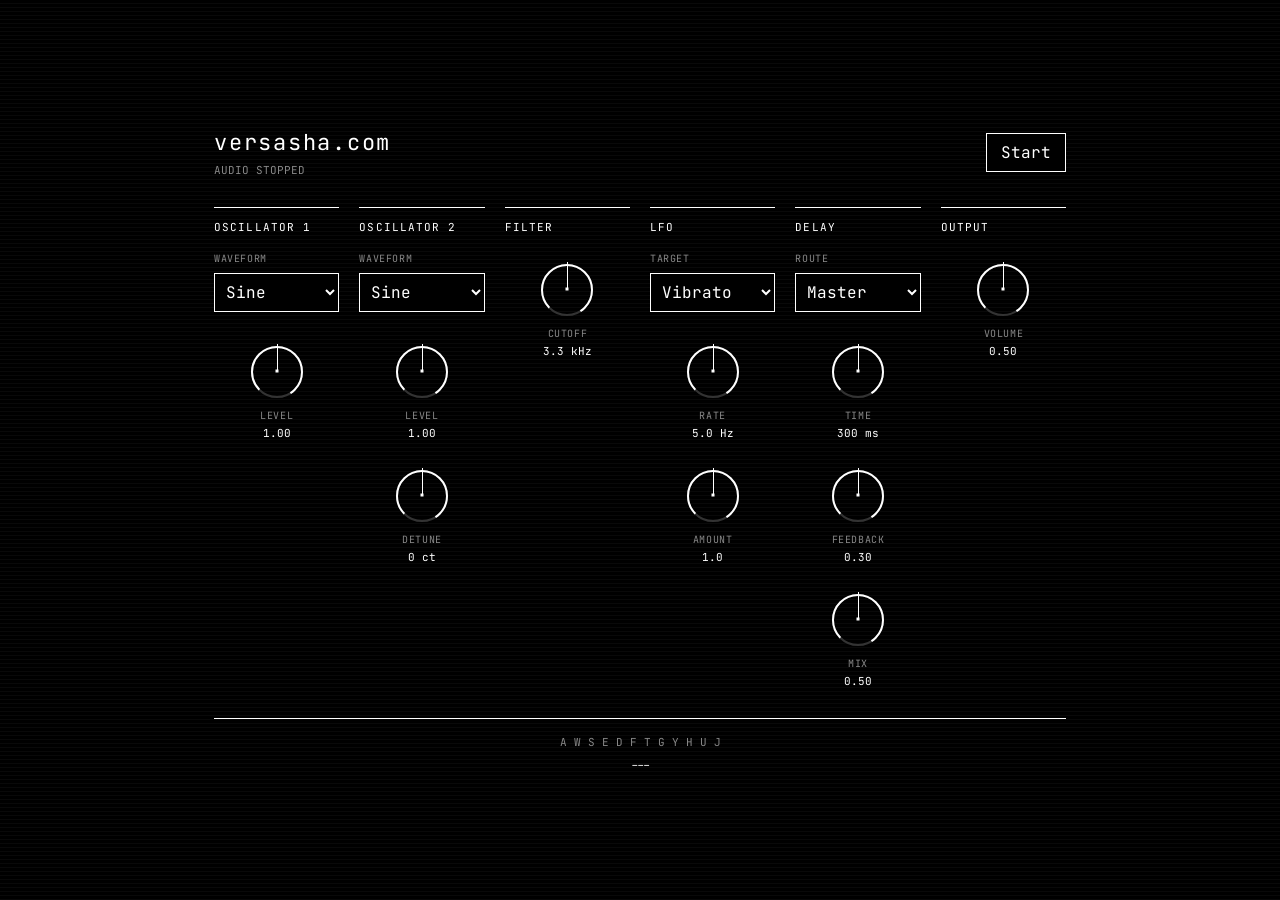
==== commit b96060c5: "delay" ====
--- a/test/index.html
+++ b/test/index.html
@@ -135,7 +135,7 @@
         .modules {
             display: grid;
             grid-template-columns:
-                repeat(5, minmax(0, 1fr));
+                repeat(6, minmax(0, 1fr));
             gap: 20px;
         }
 
@@ -781,6 +781,195 @@
             </section>
 
             <section class="module">
+                <h2>Delay</h2>
+
+                <div class="field">
+                    <label
+                        class="field-label"
+                        for="delay-route"
+                    >
+                        Route
+                    </label>
+
+                    <select id="delay-route">
+                        <option value="0">Osc 1</option>
+                        <option value="1">Osc 2</option>
+                        <option value="2" selected>Master</option>
+                    </select>
+                </div>
+
+                <div
+                    class="knob-control"
+                    data-knob
+                    data-input="delay-time"
+                    data-output="delay-time-value"
+                >
+                    <div class="knob">
+                        <svg
+                            class="knob-arc"
+                            viewBox="0 0 76 66"
+                            aria-hidden="true"
+                        >
+                            <circle
+                                class="knob-track"
+                                cx="38"
+                                cy="38"
+                                r="25"
+                                pathLength="270"
+                                stroke-dasharray="270 90"
+                            ></circle>
+
+                            <circle
+                                class="knob-value-arc"
+                                cx="38"
+                                cy="38"
+                                r="25"
+                                pathLength="270"
+                                stroke-dasharray="270 90"
+                            ></circle>
+                        </svg>
+
+                        <div class="indicator"></div>
+                        <div class="knob-center"></div>
+
+                        <input
+                            id="delay-time"
+                            type="range"
+                            min="0"
+                            max="2"
+                            step="0.001"
+                            value="0.3"
+                        >
+                    </div>
+
+                    <div class="knob-name">
+                        Time
+                    </div>
+
+                    <output
+                        id="delay-time-value"
+                        class="knob-value"
+                    >
+                        300 ms
+                    </output>
+                </div>
+
+                <div
+                    class="knob-control"
+                    data-knob
+                    data-input="delay-feedback"
+                    data-output="delay-feedback-value"
+                    style="margin-top: 18px;"
+                >
+                    <div class="knob">
+                        <svg
+                            class="knob-arc"
+                            viewBox="0 0 76 66"
+                            aria-hidden="true"
+                        >
+                            <circle
+                                class="knob-track"
+                                cx="38"
+                                cy="38"
+                                r="25"
+                                pathLength="270"
+                                stroke-dasharray="270 90"
+                            ></circle>
+
+                            <circle
+                                class="knob-value-arc"
+                                cx="38"
+                                cy="38"
+                                r="25"
+                                pathLength="270"
+                                stroke-dasharray="270 90"
+                            ></circle>
+                        </svg>
+
+                        <div class="indicator"></div>
+                        <div class="knob-center"></div>
+
+                        <input
+                            id="delay-feedback"
+                            type="range"
+                            min="0"
+                            max="0.98"
+                            step="0.01"
+                            value="0.3"
+                        >
+                    </div>
+
+                    <div class="knob-name">
+                        Feedback
+                    </div>
+
+                    <output
+                        id="delay-feedback-value"
+                        class="knob-value"
+                    >
+                        0.30
+                    </output>
+                </div>
+
+                <div
+                    class="knob-control"
+                    data-knob
+                    data-input="delay-mix"
+                    data-output="delay-mix-value"
+                    style="margin-top: 18px;"
+                >
+                    <div class="knob">
+                        <svg
+                            class="knob-arc"
+                            viewBox="0 0 76 66"
+                            aria-hidden="true"
+                        >
+                            <circle
+                                class="knob-track"
+                                cx="38"
+                                cy="38"
+                                r="25"
+                                pathLength="270"
+                                stroke-dasharray="270 90"
+                            ></circle>
+
+                            <circle
+                                class="knob-value-arc"
+                                cx="38"
+                                cy="38"
+                                r="25"
+                                pathLength="270"
+                                stroke-dasharray="270 90"
+                            ></circle>
+                        </svg>
+
+                        <div class="indicator"></div>
+                        <div class="knob-center"></div>
+
+                        <input
+                            id="delay-mix"
+                            type="range"
+                            min="0"
+                            max="1"
+                            step="0.01"
+                            value="0.5"
+                        >
+                    </div>
+
+                    <div class="knob-name">
+                        Mix
+                    </div>
+
+                    <output
+                        id="delay-mix-value"
+                        class="knob-value"
+                    >
+                        0.50
+                    </output>
+                </div>
+            </section>
+
+            <section class="module">
                 <h2>Output</h2>
 
                 <div
@@ -1203,6 +1392,30 @@
             messageType: "master-volume"
         });
 
+        initializeKnob({
+            inputId: "delay-time",
+            outputId: "delay-time-value",
+            format: value =>
+                `${Math.round(value * 1000)} ms`,
+            messageType: "delay-time"
+        });
+
+        initializeKnob({
+            inputId: "delay-feedback",
+            outputId: "delay-feedback-value",
+            format: value =>
+                value.toFixed(2),
+            messageType: "delay-feedback"
+        });
+
+        initializeKnob({
+            inputId: "delay-mix",
+            outputId: "delay-mix-value",
+            format: value =>
+                value.toFixed(2),
+            messageType: "delay-mix"
+        });
+
         const osc1Waveform =
             document.getElementById(
                 "osc1-waveform"
@@ -1216,6 +1429,11 @@
         const lfoTarget =
             document.getElementById(
                 "lfo-target"
+            );
+
+        const delayRoute =
+            document.getElementById(
+                "delay-route"
             );
 
         function bindSelect(
@@ -1262,6 +1480,11 @@
         bindSelect(
             lfoTarget,
             "lfo-target"
+        );
+
+        bindSelect(
+            delayRoute,
+            "delay-route"
         );
 
         const notes = {
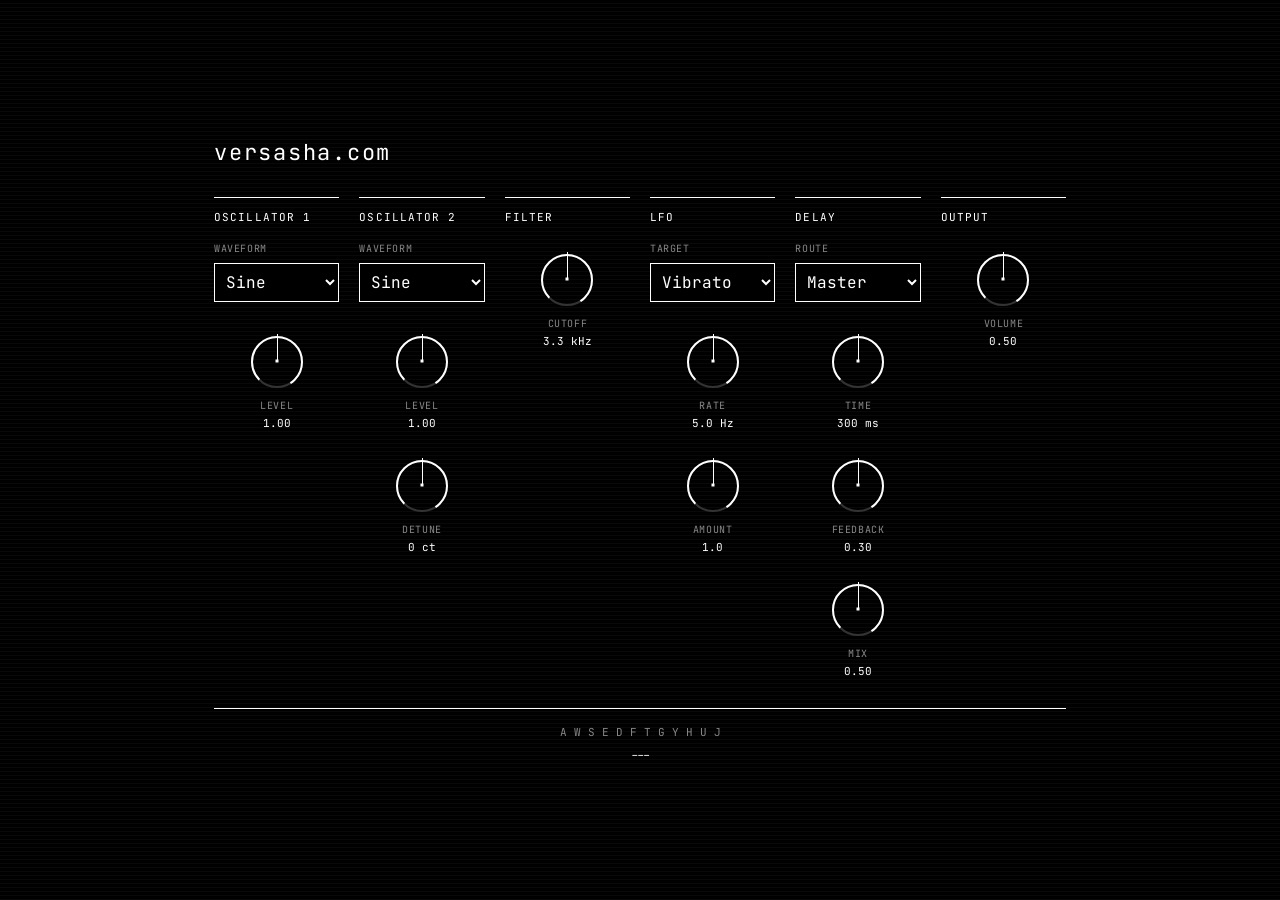
==== commit c5f2648d: "mobile mode" ====
--- a/test/index.html
+++ b/test/index.html
@@ -102,36 +102,6 @@
             text-transform: lowercase;
         }
 
-        #status {
-            margin-top: 6px;
-
-            color: #888;
-
-            font-size: 11px;
-            text-transform: uppercase;
-        }
-
-        #start {
-            border: 1px solid #fff;
-            border-radius: 0;
-            padding: 8px 14px;
-
-            background: #000;
-            color: #fff;
-
-            cursor: pointer;
-        }
-
-        #start:hover {
-            background: #fff;
-            color: #000;
-        }
-
-        #start:disabled {
-            cursor: default;
-            opacity: 0.5;
-        }
-
         .modules {
             display: grid;
             grid-template-columns:
@@ -330,6 +300,100 @@
             color: #fff;
         }
 
+        .mobile-keys {
+            display: none;
+
+            position: relative;
+
+            height: 120px;
+            margin-bottom: 30px;
+
+            border: 1px solid #fff;
+        }
+
+        .mobile-keys-white {
+            display: flex;
+
+            height: 100%;
+        }
+
+        .mobile-key {
+            appearance: none;
+            -webkit-appearance: none;
+
+            border: 0;
+            border-radius: 0;
+
+            font: inherit;
+
+            cursor: pointer;
+            touch-action: none;
+            user-select: none;
+            -webkit-tap-highlight-color: transparent;
+        }
+
+        .mobile-key-white {
+            flex: 1 0 0;
+
+            display: flex;
+            align-items: flex-end;
+            justify-content: center;
+            padding-bottom: 10px;
+
+            background: #fff;
+            color: #000;
+
+            border-right: 1px solid #000;
+
+            font-size: 11px;
+            letter-spacing: 0.06em;
+        }
+
+        .mobile-key-white:last-child {
+            border-right: 0;
+        }
+
+        .mobile-key-white.active {
+            background: #888;
+        }
+
+        .mobile-keys-black {
+            position: absolute;
+            top: 0;
+            left: 0;
+
+            width: 100%;
+            height: 58%;
+
+            pointer-events: none;
+        }
+
+        .mobile-key-black {
+            position: absolute;
+            top: 0;
+
+            width: calc(100% / 7 * 0.6);
+            height: 100%;
+
+            left: calc((var(--pos) + 1) * (100% / 7));
+            transform: translateX(-50%);
+
+            background: #000;
+            border: 1px solid #fff;
+
+            pointer-events: auto;
+        }
+
+        .mobile-key-black.active {
+            background: #444;
+        }
+
+        @media (hover: none) and (pointer: coarse) {
+            .mobile-keys {
+                display: block;
+            }
+        }
+
         @media (max-width: 760px) {
             .modules {
                 grid-template-columns:
@@ -361,21 +425,33 @@
 <body>
     <main class="synth">
         <header>
-            <div>
-                <h1>versasha.com</h1>
-
-                <div id="status">
-                    Audio stopped
-                </div>
+            <h1>versasha.com</h1>
+        </header>
+
+        <div
+            class="mobile-keys"
+            id="mobile-keys"
+            role="group"
+            aria-label="On-screen keyboard"
+        >
+            <div class="mobile-keys-white">
+                <button class="mobile-key mobile-key-white" type="button" data-key="a">C</button>
+                <button class="mobile-key mobile-key-white" type="button" data-key="s">D</button>
+                <button class="mobile-key mobile-key-white" type="button" data-key="d">E</button>
+                <button class="mobile-key mobile-key-white" type="button" data-key="f">F</button>
+                <button class="mobile-key mobile-key-white" type="button" data-key="g">G</button>
+                <button class="mobile-key mobile-key-white" type="button" data-key="h">A</button>
+                <button class="mobile-key mobile-key-white" type="button" data-key="j">B</button>
             </div>
 
-            <button
-                id="start"
-                type="button"
-            >
-                Start
-            </button>
-        </header>
+            <div class="mobile-keys-black">
+                <button class="mobile-key mobile-key-black" type="button" data-key="w" style="--pos: 0;"></button>
+                <button class="mobile-key mobile-key-black" type="button" data-key="e" style="--pos: 1;"></button>
+                <button class="mobile-key mobile-key-black" type="button" data-key="t" style="--pos: 3;"></button>
+                <button class="mobile-key mobile-key-black" type="button" data-key="y" style="--pos: 4;"></button>
+                <button class="mobile-key mobile-key-black" type="button" data-key="u" style="--pos: 5;"></button>
+            </div>
+        </div>
 
         <div class="modules">
             <section class="module">
@@ -1092,27 +1168,8 @@
             }
         };
 
-        const startButton =
-            document.getElementById("start");
-
-        const status =
-            document.getElementById("status");
-
         const noteDisplay =
             document.getElementById("note-display");
-
-        async function startAudio() {
-            await audio.resume();
-
-            startButton.disabled = true;
-            startButton.textContent = "Running";
-            status.textContent = "Audio running";
-        }
-
-        startButton.addEventListener(
-            "click",
-            startAudio
-        );
 
         function send(type, value) {
             node.port.postMessage({
@@ -1564,7 +1621,7 @@
 
             heldKeys.add(key);
 
-            await startAudio();
+            await audio.resume();
 
             sendNoteOn(note.frequency);
 
@@ -1593,6 +1650,46 @@
                 remaining
                     ? `${notes[remaining].name} — ${notes[remaining].frequency.toFixed(2)} Hz`
                     : "---";
+        }
+
+        const mobileKeys =
+            document.querySelectorAll(
+                ".mobile-key"
+            );
+
+        for (const button of mobileKeys) {
+            const key =
+                button.dataset.key;
+
+            button.addEventListener(
+                "pointerdown",
+                event => {
+                    event.preventDefault();
+
+                    button.classList.add(
+                        "active"
+                    );
+
+                    pressKey(key);
+                }
+            );
+
+            for (const type of [
+                "pointerup",
+                "pointercancel",
+                "pointerleave"
+            ]) {
+                button.addEventListener(
+                    type,
+                    () => {
+                        button.classList.remove(
+                            "active"
+                        );
+
+                        releaseKey(key);
+                    }
+                );
+            }
         }
 
         window.addEventListener(
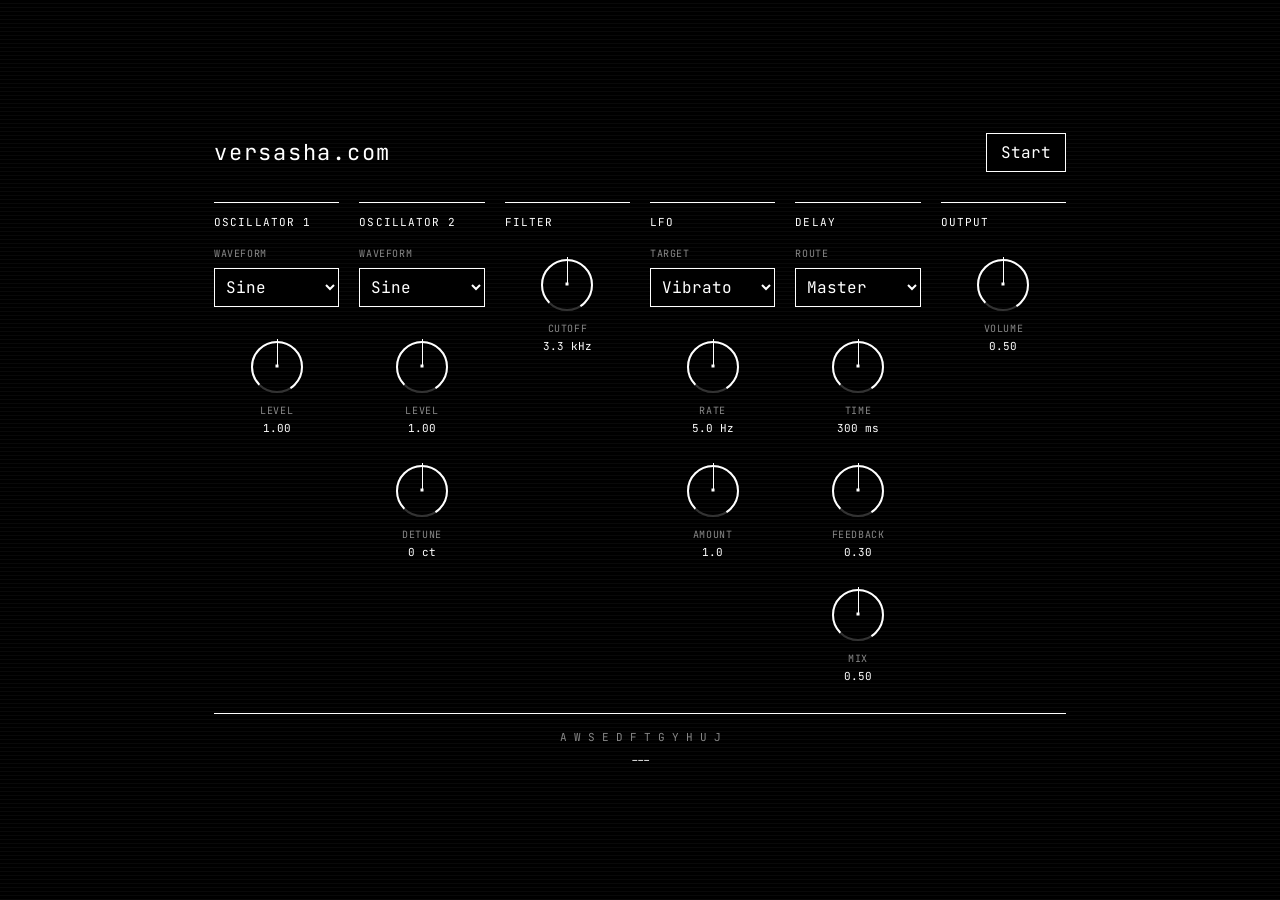
==== commit bd8973b2: "fix bug audio on" ====
--- a/test/index.html
+++ b/test/index.html
@@ -102,6 +102,27 @@
             text-transform: lowercase;
         }
 
+        #start {
+            border: 1px solid #fff;
+            border-radius: 0;
+            padding: 8px 14px;
+
+            background: #000;
+            color: #fff;
+
+            cursor: pointer;
+        }
+
+        #start:hover {
+            background: #fff;
+            color: #000;
+        }
+
+        #start:disabled {
+            cursor: default;
+            opacity: 0.5;
+        }
+
         .modules {
             display: grid;
             grid-template-columns:
@@ -426,6 +447,13 @@
     <main class="synth">
         <header>
             <h1>versasha.com</h1>
+
+            <button
+                id="start"
+                type="button"
+            >
+                Start
+            </button>
         </header>
 
         <div
@@ -1168,8 +1196,23 @@
             }
         };
 
+        const startButton =
+            document.getElementById("start");
+
         const noteDisplay =
             document.getElementById("note-display");
+
+        async function startAudio() {
+            await audio.resume();
+
+            startButton.disabled = true;
+            startButton.textContent = "Running";
+        }
+
+        startButton.addEventListener(
+            "click",
+            startAudio
+        );
 
         function send(type, value) {
             node.port.postMessage({
@@ -1621,7 +1664,7 @@
 
             heldKeys.add(key);
 
-            await audio.resume();
+            await startAudio();
 
             sendNoteOn(note.frequency);
 
